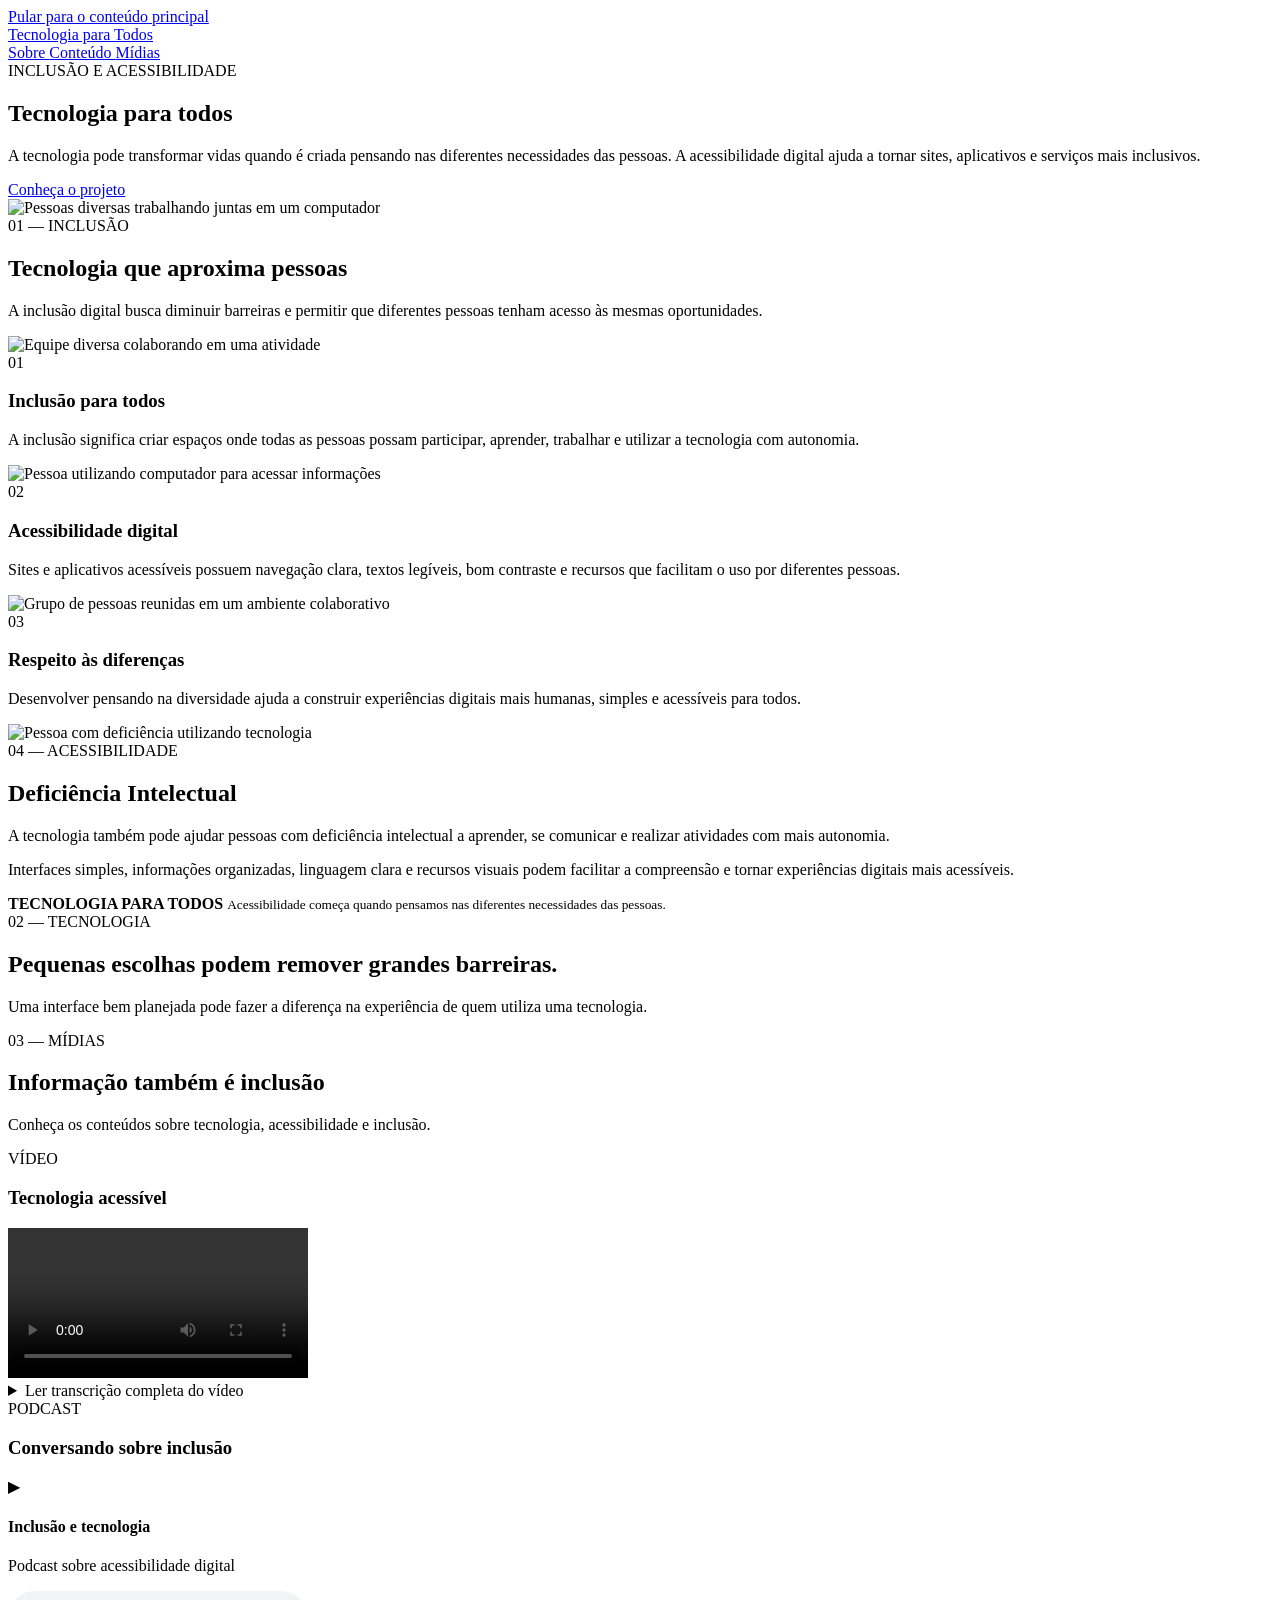
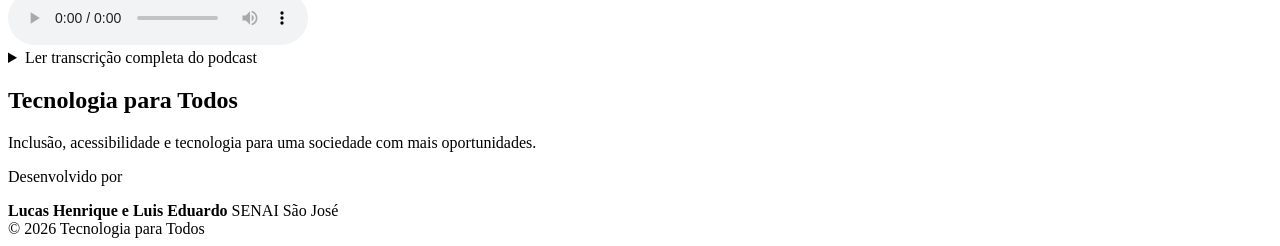
==== index/index.html @ 35e47c47 "nao sei mais de nada" ====
<!DOCTYPE html>

<html lang="pt-BR">

<head>

    <meta charset="UTF-8">

    <meta name="viewport" content="width=device-width, initial-scale=1.0">

    <meta name="description" content="Tecnologia para todos: inclusão e acessibilidade digital.">

    <title>Tecnologia para Todos</title>

    <link rel="stylesheet" href="style.css">

</head>

<body>


<a href="#conteudo" class="skip">
    Pular para o conteúdo principal
</a>


<header class="header" id="inicio">

    <nav class="nav" aria-label="Menu principal">

        <a href="#inicio" class="logo">
            Tecnologia para Todos
        </a>

        <div class="menu">

            <a href="#sobre">
                Sobre
            </a>

            <a href="#conteudo">
                Conteúdo
            </a>

            <a href="#midias">
                Mídias
            </a>

        </div>

    </nav>

</header>


<main id="conteudo">


    <section class="hero" id="sobre">

        <div class="heroTexto">

            <span class="tag">
                INCLUSÃO E ACESSIBILIDADE
            </span>

            <h1>
                Tecnologia para <strong>todos</strong>
            </h1>

            <p>
                A tecnologia pode transformar vidas quando é criada
                pensando nas diferentes necessidades das pessoas.
                A acessibilidade digital ajuda a tornar sites,
                aplicativos e serviços mais inclusivos.
            </p>

            <a href="#conteudo" class="botao">
                Conheça o projeto
            </a>

        </div>


        <div class="heroImagem">

            <img
                src="https://images.unsplash.com/photo-1556761175-b413da4baf72?auto=format&fit=crop&w=900&q=80"
                alt="Pessoas diversas trabalhando juntas em um computador">

        </div>

    </section>


    <section class="secao">

        <div class="titulo">

            <span>
                01 — INCLUSÃO
            </span>

            <h2>
                Tecnologia que aproxima pessoas
            </h2>

            <p>
                A inclusão digital busca diminuir barreiras e permitir
                que diferentes pessoas tenham acesso às mesmas oportunidades.
            </p>

        </div>


        <div class="blocos">


            <article class="bloco">

                <div class="imagem">

                    <img
                        src="https://images.unsplash.com/photo-1531482615713-2afd69097998?auto=format&fit=crop&w=900&q=80"
                        alt="Equipe diversa colaborando em uma atividade">

                </div>


                <div class="texto">

                    <span>
                        01
                    </span>

                    <h3>
                        Inclusão para todos
                    </h3>

                    <p>
                        A inclusão significa criar espaços onde todas
                        as pessoas possam participar, aprender, trabalhar
                        e utilizar a tecnologia com autonomia.
                    </p>

                </div>

            </article>


            <article class="bloco blocoInvertido">

                <div class="imagem">

                    <img
                        src="./assets/OIP.webp"
                        alt="Pessoa utilizando computador para acessar informações">

                </div>


                <div class="texto">

                    <span>
                        02
                    </span>

                    <h3>
                        Acessibilidade digital
                    </h3>

                    <p>
                        Sites e aplicativos acessíveis possuem navegação
                        clara, textos legíveis, bom contraste e recursos
                        que facilitam o uso por diferentes pessoas.
                    </p>

                </div>

            </article>


            <article class="bloco">

                <div class="imagem">

                    <img
                        src="./assets/baixados (2).webp"
                        alt="Grupo de pessoas reunidas em um ambiente colaborativo">

                </div>


                <div class="texto">

                    <span>
                        03
                    </span>

                    <h3>
                        Respeito às diferenças
                    </h3>

                    <p>
                        Desenvolver pensando na diversidade ajuda a
                        construir experiências digitais mais humanas,
                        simples e acessíveis para todos.
                    </p>

                </div>

            </article>


        </div>

    </section>


    <!-- DEFICIÊNCIA INTELECTUAL -->

    <section class="deficiencia">

        <div class="deficienciaImagem">

            <img
                src="assets/pcd.webp"
                alt="Pessoa com deficiência utilizando tecnologia">

        </div>


        <div class="deficienciaTexto">

            <span>
                04 — ACESSIBILIDADE
            </span>

            <h2>
                Deficiência Intelectual
            </h2>

            <p>
                A tecnologia também pode ajudar pessoas com deficiência
                intelectual a aprender, se comunicar e realizar atividades
                com mais autonomia.
            </p>

            <p>
                Interfaces simples, informações organizadas, linguagem clara
                e recursos visuais podem facilitar a compreensão e tornar
                experiências digitais mais acessíveis.
            </p>


            <div class="deficienciaInfo">

                <strong>
                    TECNOLOGIA PARA TODOS
                </strong>

                <small>
                    Acessibilidade começa quando pensamos nas diferentes
                    necessidades das pessoas.
                </small>

            </div>

        </div>

    </section>


    <section class="destaque">

        <div>

            <span>
                02 — TECNOLOGIA
            </span>

            <h2>
                Pequenas escolhas podem remover grandes barreiras.
            </h2>

            <p>
                Uma interface bem planejada pode fazer a diferença
                na experiência de quem utiliza uma tecnologia.
            </p>

        </div>

    </section>


    <section class="midias" id="midias">

        <div class="titulo">

            <span>
                03 — MÍDIAS
            </span>

            <h2>
                Informação também é inclusão
            </h2>

            <p>
                Conheça os conteúdos sobre tecnologia,
                acessibilidade e inclusão.
            </p>

        </div>


        <!-- VÍDEO -->

        <article class="media">

            <div class="mediaTopo">

                <span>
                    VÍDEO
                </span>

                <h3>
                    Tecnologia acessível
                </h3>

            </div>


            <div class="video">

                <video
                    controls
                    preload="metadata"
                    playsinline>

                    <source
                        src="assets/video.mp4"
                        type="video/mp4">

                    Seu navegador não suporta a reprodução de vídeo.

                </video>

            </div>


            <details>

                <summary>
                    Ler transcrição completa do vídeo
                </summary>


                <div class="transcricao">

                    <p>

                        <strong>
                            Narração:
                        </strong>

                        A acessibilidade digital permite que pessoas
                        com diferentes necessidades utilizem sites,
                        aplicativos e serviços digitais.

                    </p>


                    <p>

                        <strong>
                            Narração:
                        </strong>

                        Recursos como textos alternativos, contraste
                        adequado, navegação pelo teclado e linguagem
                        clara ajudam a diminuir barreiras.

                    </p>


                    <p>

                        <strong>
                            Descrição visual:
                        </strong>

                        Pessoas utilizam diferentes dispositivos para
                        acessar conteúdos digitais. A navegação apresenta
                        elementos claros e organizados.

                    </p>


                    <p>

                        <strong>
                            Narração:
                        </strong>

                        Criar tecnologia para todos significa pensar
                        na diversidade desde o início do desenvolvimento.

                    </p>

                </div>

            </details>

        </article>


        <!-- PODCAST -->

        <article class="media">

            <div class="mediaTopo">

                <span>
                    PODCAST
                </span>

                <h3>
                    Conversando sobre inclusão
                </h3>

            </div>


            <div class="podcast">

                <div
                    class="podcastIcon"
                    aria-hidden="true">

                    ▶

                </div>


                <div>

                    <h4>
                        Inclusão e tecnologia
                    </h4>

                    <p>
                        Podcast sobre acessibilidade digital
                    </p>


                    <audio
                        controls
                        preload="metadata">

                        <source
                            src="assets/aura.mp3"
                            type="audio/mpeg">

                        Seu navegador não suporta áudio.

                    </audio>

                </div>

            </div>


            <details>

                <summary>
                    Ler transcrição completa do podcast
                </summary>


                <div class="transcricao">

                    <p>

                        <strong>
                            Apresentador:
                        </strong>

                        Hoje vamos conversar sobre como a tecnologia
                        pode ajudar a construir uma sociedade mais inclusiva.

                    </p>


                    <p>

                        <strong>
                            Convidado:
                        </strong>

                        A acessibilidade digital é importante porque
                        permite que mais pessoas tenham acesso à informação
                        e aos serviços disponíveis na internet.

                    </p>


                    <p>

                        <strong>
                            Apresentador:
                        </strong>

                        E pequenas mudanças no desenvolvimento de um site
                        podem fazer diferença?

                    </p>


                    <p>

                        <strong>
                            Convidado:
                        </strong>

                        Sim. Uma estrutura organizada, textos claros,
                        contraste adequado e alternativas para conteúdos
                        visuais são exemplos de recursos que podem reduzir
                        barreiras.

                    </p>


                    <p>

                        <strong>
                            Apresentador:
                        </strong>

                        Por isso, pensar em acessibilidade desde o começo
                        é uma forma de criar tecnologia para mais pessoas.

                    </p>

                </div>

            </details>

        </article>


    </section>


</main>


<footer class="footer">

    <div class="footerConteudo">

        <div>

            <h2>
                Tecnologia para Todos
            </h2>

            <p>
                Inclusão, acessibilidade e tecnologia para uma sociedade
                com mais oportunidades.
            </p>

        </div>


        <div class="footerInfo">

            <p>
                Desenvolvido por
            </p>

            <strong>
                Lucas Henrique e Luis Eduardo
            </strong>

            <span>
                SENAI São José
            </span>

        </div>

    </div>


    <div class="copyright">

        © 2026 Tecnologia para Todos

    </div>

</footer>


</body>

</html>
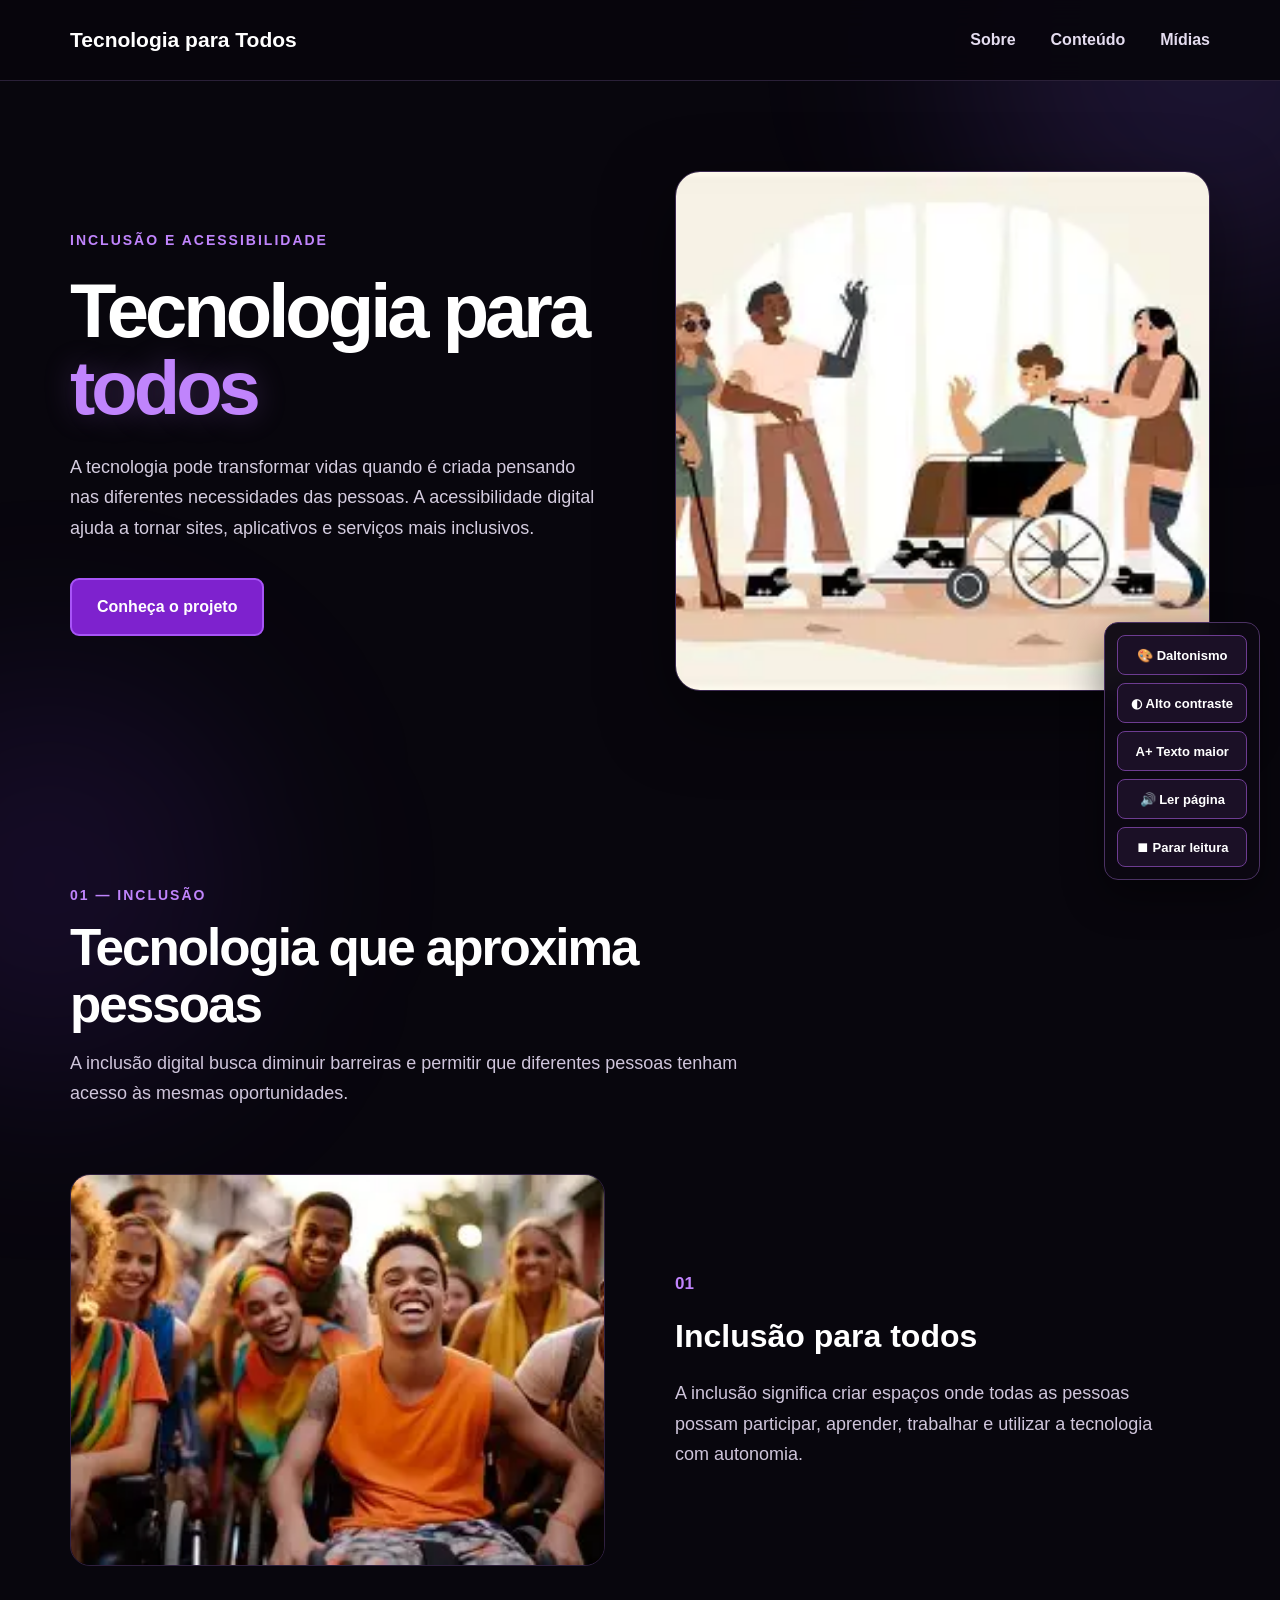
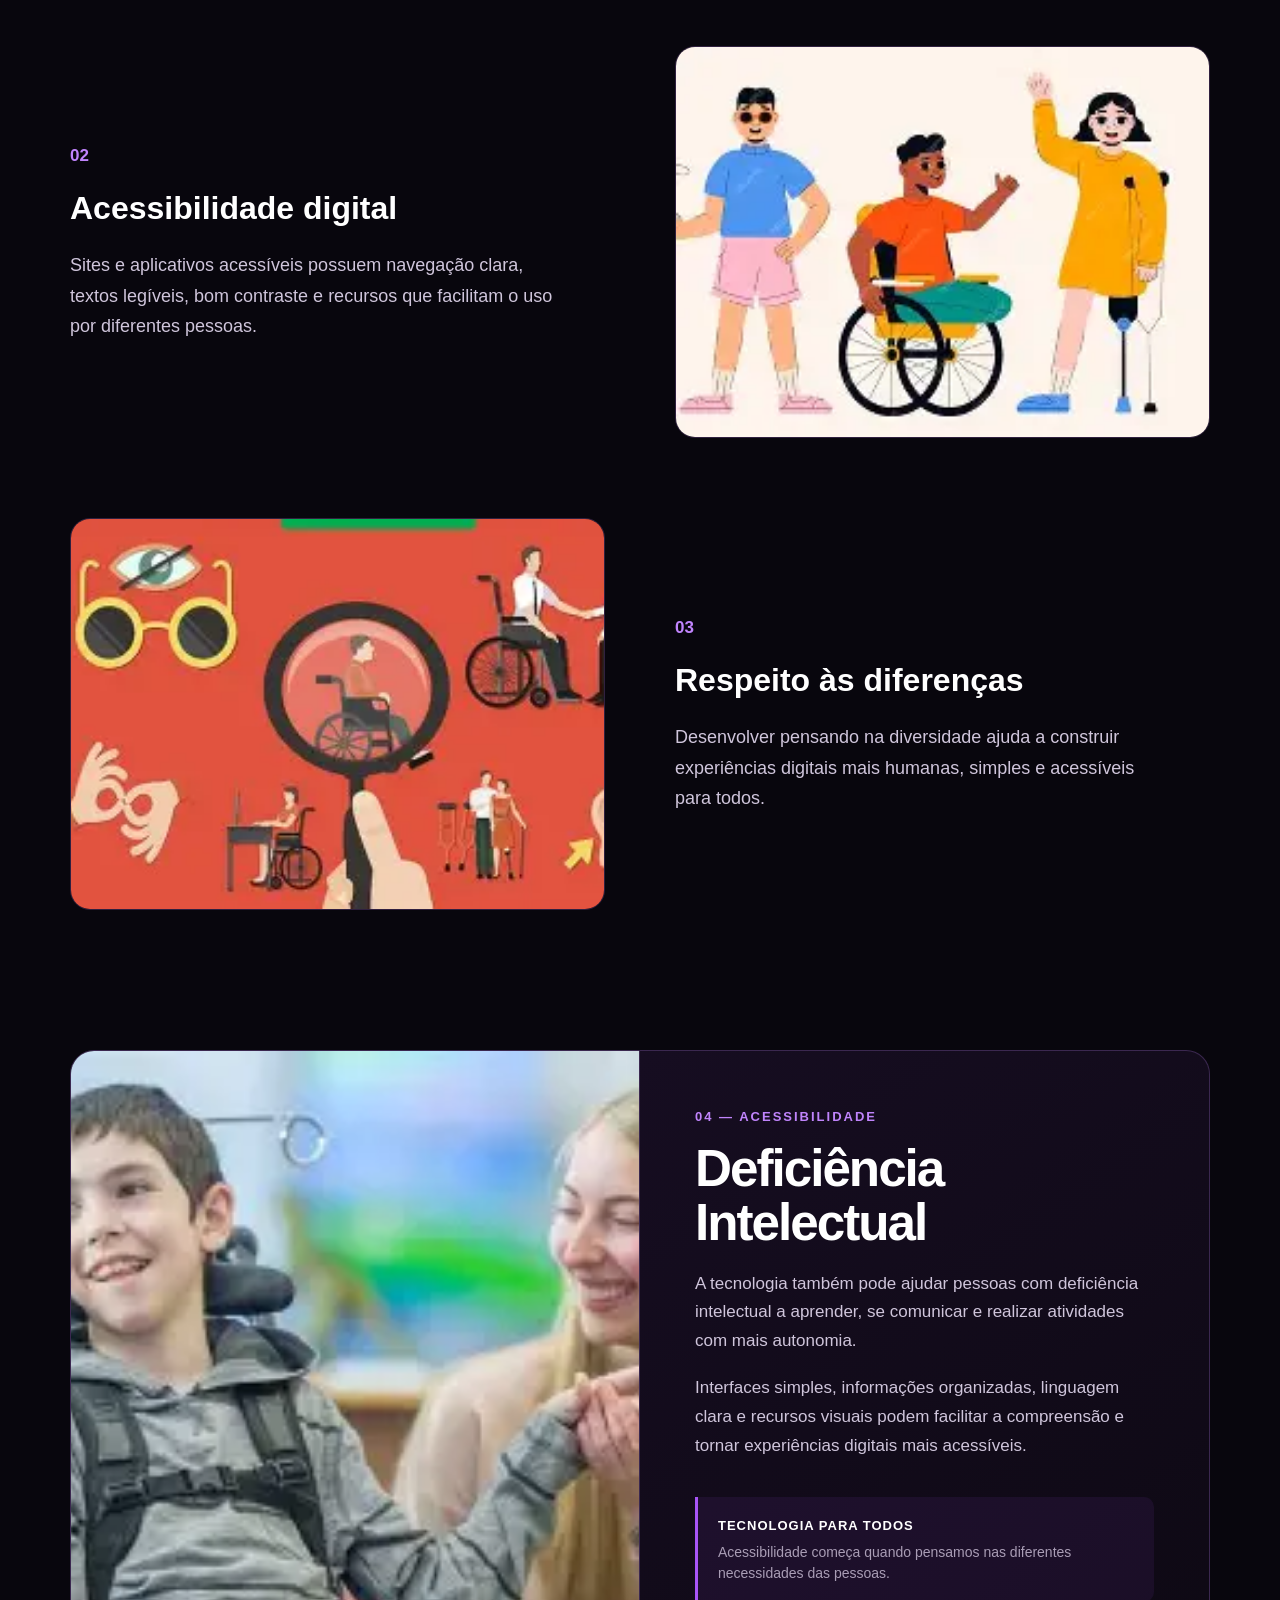
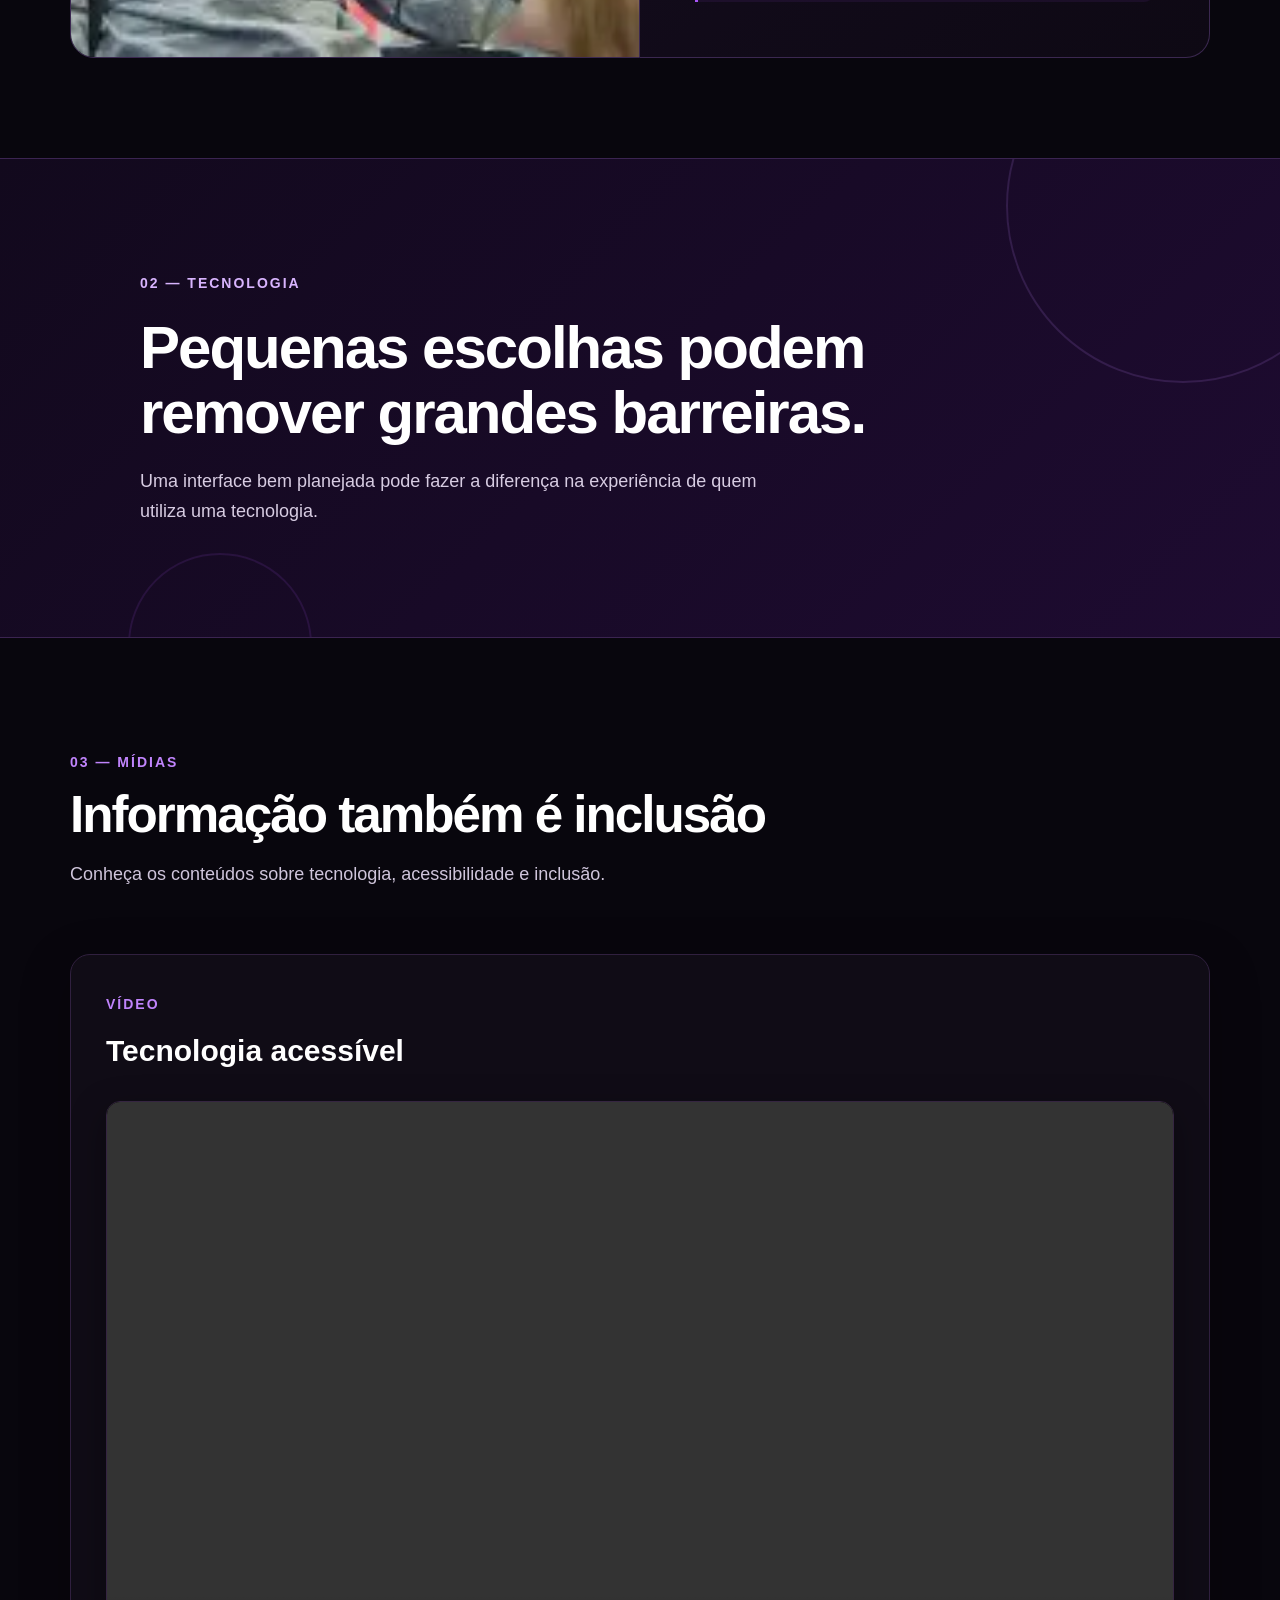
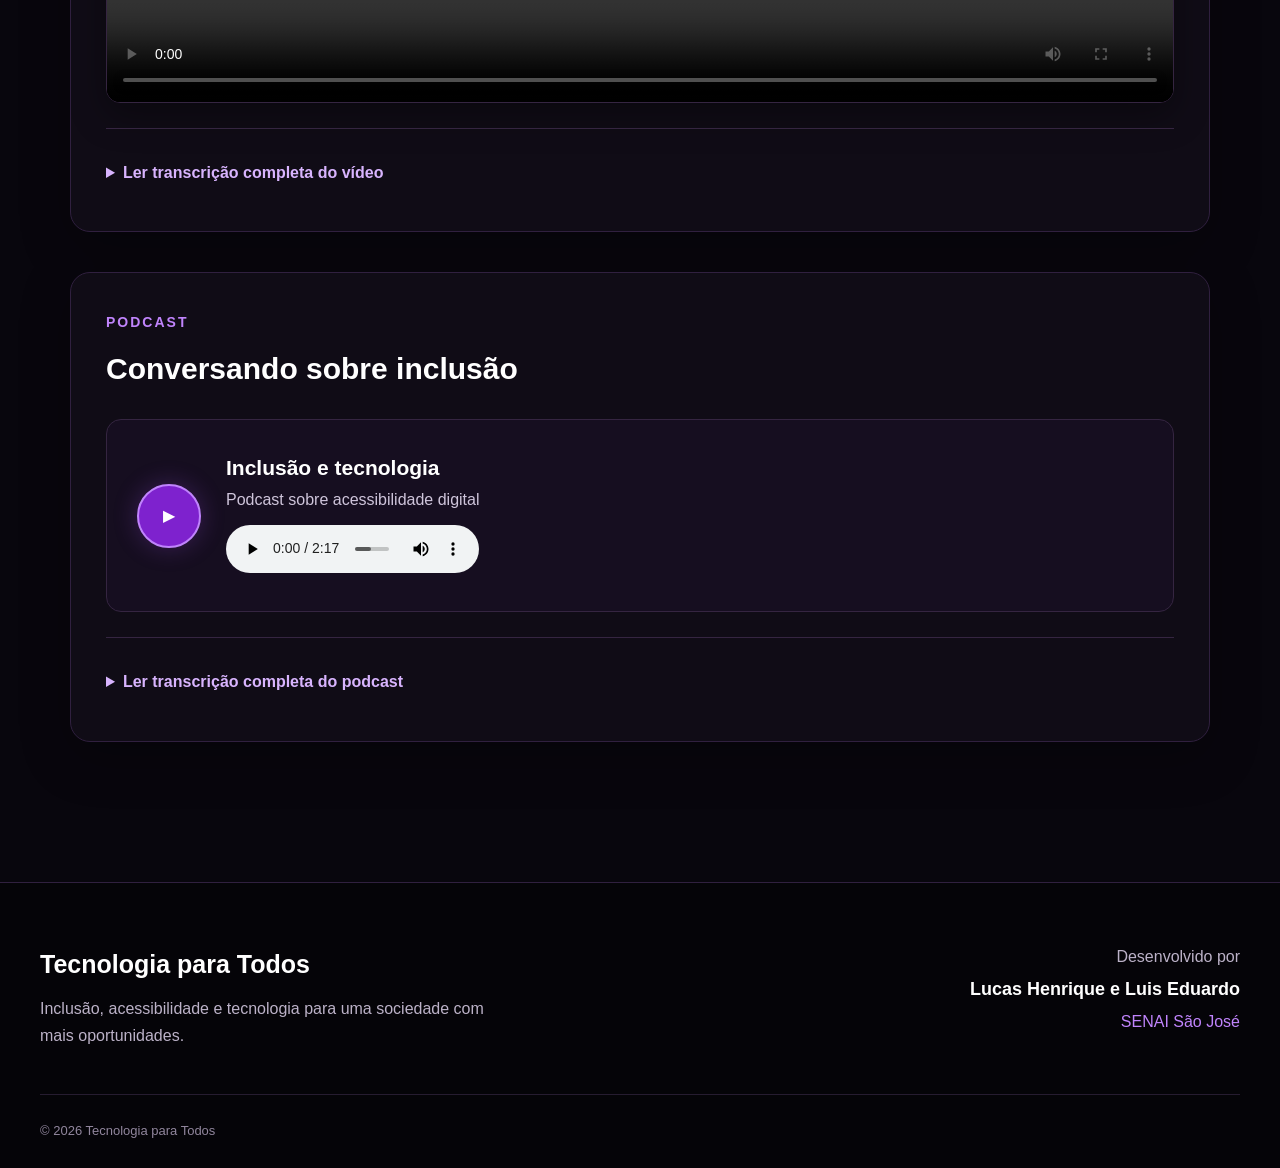
==== commit 39f0e94f: "fds" ====
--- a/index/index.html
+++ b/index/index.html
@@ -1,604 +1,555 @@
 <!DOCTYPE html>
-
 <html lang="pt-BR">
-
 <head>
-
     <meta charset="UTF-8">
-
     <meta name="viewport" content="width=device-width, initial-scale=1.0">
-
     <meta name="description" content="Tecnologia para todos: inclusão e acessibilidade digital.">
 
     <title>Tecnologia para Todos</title>
 
     <link rel="stylesheet" href="style.css">
-
 </head>
-
 <body>
 
-
-<a href="#conteudo" class="skip">
-    Pular para o conteúdo principal
-</a>
-
-
-<header class="header" id="inicio">
-
-    <nav class="nav" aria-label="Menu principal">
-
-        <a href="#inicio" class="logo">
-            Tecnologia para Todos
-        </a>
-
-        <div class="menu">
-
-            <a href="#sobre">
-                Sobre
+    <div class="acessibilidade" aria-label="Ferramentas de acessibilidade">
+
+        <button type="button" id="daltonismoBtn">
+            🎨 Daltonismo
+        </button>
+
+        <button type="button" id="contrasteBtn">
+            ◐ Alto contraste
+        </button>
+
+        <button type="button" id="fonteBtn">
+            A+ Texto maior
+        </button>
+
+        <button type="button" id="leitorBtn">
+            🔊 Ler página
+        </button>
+
+        <button type="button" id="pararLeitorBtn">
+            ⏹ Parar leitura
+        </button>
+
+    </div>
+
+    <a href="#conteudo" class="skip">
+        Pular para o conteúdo principal
+    </a>
+
+    <header class="header" id="inicio">
+
+        <nav class="nav" aria-label="Menu principal">
+
+            <a href="#inicio" class="logo">
+                Tecnologia para Todos
             </a>
 
-            <a href="#conteudo">
-                Conteúdo
-            </a>
-
-            <a href="#midias">
-                Mídias
-            </a>
+            <div class="menu">
+
+                <a href="#sobre">
+                    Sobre
+                </a>
+
+                <a href="#conteudo">
+                    Conteúdo
+                </a>
+
+                <a href="#midias">
+                    Mídias
+                </a>
+
+            </div>
+
+        </nav>
+
+    </header>
+
+    <main id="conteudo">
+
+        <section class="hero" id="sobre">
+
+            <div class="heroTexto">
+
+                <span class="tag">
+                    INCLUSÃO E ACESSIBILIDADE
+                </span>
+
+                <h1>
+                    Tecnologia para <strong>todos</strong>
+                </h1>
+
+                <p>
+                    A tecnologia pode transformar vidas quando é criada
+                    pensando nas diferentes necessidades das pessoas.
+                    A acessibilidade digital ajuda a tornar sites,
+                    aplicativos e serviços mais inclusivos.
+                </p>
+
+                <a href="#conteudo" class="botao">
+                    Conheça o projeto
+                </a>
+
+            </div>
+
+            <div class="heroImagem">
+
+                <img
+                    src="./assets/cadeiraxx.webp"
+                    alt="Pessoas diversas trabalhando juntas em um computador">
+
+            </div>
+
+        </section>
+
+        <section class="secao">
+
+            <div class="titulo">
+
+                <span>
+                    01 — INCLUSÃO
+                </span>
+
+                <h2>
+                    Tecnologia que aproxima pessoas
+                </h2>
+
+                <p>
+                    A inclusão digital busca diminuir barreiras e permitir
+                    que diferentes pessoas tenham acesso às mesmas oportunidades.
+                </p>
+
+            </div>
+
+            <div class="blocos">
+
+                <article class="bloco">
+
+                    <div class="imagem">
+
+                        <img
+                            src="assets/cadeira.webp"
+                            alt="Equipe diversa colaborando em uma atividade">
+
+                    </div>
+
+                    <div class="texto">
+
+                        <span>
+                            01
+                        </span>
+
+                        <h3>
+                            Inclusão para todos
+                        </h3>
+
+                        <p>
+                            A inclusão significa criar espaços onde todas
+                            as pessoas possam participar, aprender, trabalhar
+                            e utilizar a tecnologia com autonomia.
+                        </p>
+
+                    </div>
+
+                </article>
+
+                <article class="bloco blocoInvertido">
+
+                    <div class="imagem">
+
+                        <img
+                            src="./assets/OIP.webp"
+                            alt="Pessoa utilizando computador para acessar informações">
+
+                    </div>
+
+                    <div class="texto">
+
+                        <span>
+                            02
+                        </span>
+
+                        <h3>
+                            Acessibilidade digital
+                        </h3>
+
+                        <p>
+                            Sites e aplicativos acessíveis possuem navegação
+                            clara, textos legíveis, bom contraste e recursos
+                            que facilitam o uso por diferentes pessoas.
+                        </p>
+
+                    </div>
+
+                </article>
+
+                <article class="bloco">
+
+                    <div class="imagem">
+
+                        <img
+                            src="./assets/baixados (2).webp"
+                            alt="Grupo de pessoas reunidas em um ambiente colaborativo">
+
+                    </div>
+
+                    <div class="texto">
+
+                        <span>
+                            03
+                        </span>
+
+                        <h3>
+                            Respeito às diferenças
+                        </h3>
+
+                        <p>
+                            Desenvolver pensando na diversidade ajuda a
+                            construir experiências digitais mais humanas,
+                            simples e acessíveis para todos.
+                        </p>
+
+                    </div>
+
+                </article>
+
+            </div>
+
+        </section>
+
+        <section class="deficiencia">
+
+            <div class="deficienciaImagem">
+
+                <img
+                    src="assets/pcd.webp"
+                    alt="Pessoa com deficiência utilizando tecnologia">
+
+            </div>
+
+            <div class="deficienciaTexto">
+
+                <span>
+                    04 — ACESSIBILIDADE
+                </span>
+
+                <h2>
+                    Deficiência Intelectual
+                </h2>
+
+                <p>
+                    A tecnologia também pode ajudar pessoas com deficiência
+                    intelectual a aprender, se comunicar e realizar atividades
+                    com mais autonomia.
+                </p>
+
+                <p>
+                    Interfaces simples, informações organizadas, linguagem clara
+                    e recursos visuais podem facilitar a compreensão e tornar
+                    experiências digitais mais acessíveis.
+                </p>
+
+                <div class="deficienciaInfo">
+
+                    <strong>
+                        TECNOLOGIA PARA TODOS
+                    </strong>
+
+                    <small>
+                        Acessibilidade começa quando pensamos nas diferentes
+                        necessidades das pessoas.
+                    </small>
+
+                </div>
+
+            </div>
+
+        </section>
+
+        <section class="destaque">
+
+            <div>
+
+                <span>
+                    02 — TECNOLOGIA
+                </span>
+
+                <h2>
+                    Pequenas escolhas podem remover grandes barreiras.
+                </h2>
+
+                <p>
+                    Uma interface bem planejada pode fazer a diferença
+                    na experiência de quem utiliza uma tecnologia.
+                </p>
+
+            </div>
+
+        </section>
+
+        <section class="midias" id="midias">
+
+            <div class="titulo">
+
+                <span>
+                    03 — MÍDIAS
+                </span>
+
+                <h2>
+                    Informação também é inclusão
+                </h2>
+
+                <p>
+                    Conheça os conteúdos sobre tecnologia,
+                    acessibilidade e inclusão.
+                </p>
+
+            </div>
+
+            <article class="media">
+
+                <div class="mediaTopo">
+
+                    <span>
+                        VÍDEO
+                    </span>
+
+                    <h3>
+                        Tecnologia acessível
+                    </h3>
+
+                </div>
+
+                <div class="video">
+
+                    <video
+                        controls
+                        preload="metadata"
+                        playsinline>
+
+                        <source
+                            src="assets/video.mp4"
+                            type="video/mp4">
+
+                        Seu navegador não suporta a reprodução de vídeo.
+
+                    </video>
+
+                </div>
+
+                <details>
+
+                    <summary>
+                        Ler transcrição completa do vídeo
+                    </summary>
+
+                    <div class="transcricao">
+
+                        <p>
+                            <strong>
+                                Narração:
+                            </strong>
+
+                            A acessibilidade digital permite que pessoas
+                            com diferentes necessidades utilizem sites,
+                            aplicativos e serviços digitais.
+                        </p>
+
+                        <p>
+                            <strong>
+                                Narração:
+                            </strong>
+
+                            Recursos como textos alternativos, contraste
+                            adequado, navegação pelo teclado e linguagem
+                            clara ajudam a diminuir barreiras.
+                        </p>
+
+                        <p>
+                            <strong>
+                                Descrição visual:
+                            </strong>
+
+                            Pessoas utilizam diferentes dispositivos para
+                            acessar conteúdos digitais. A navegação apresenta
+                            elementos claros e organizados.
+                        </p>
+
+                        <p>
+                            <strong>
+                                Narração:
+                            </strong>
+
+                            Criar tecnologia para todos significa pensar
+                            na diversidade desde o início do desenvolvimento.
+                        </p>
+
+                    </div>
+
+                </details>
+
+            </article>
+
+            <article class="media">
+
+                <div class="mediaTopo">
+
+                    <span>
+                        PODCAST
+                    </span>
+
+                    <h3>
+                        Conversando sobre inclusão
+                    </h3>
+
+                </div>
+
+                <div class="podcast">
+
+                    <div
+                        class="podcastIcon"
+                        aria-hidden="true">
+
+                        ▶
+
+                    </div>
+
+                    <div>
+
+                        <h4>
+                            Inclusão e tecnologia
+                        </h4>
+
+                        <p>
+                            Podcast sobre acessibilidade digital
+                        </p>
+
+                        <audio
+                            controls
+                            preload="metadata">
+
+                            <source
+                                src="assets/aura.mp3"
+                                type="audio/mpeg">
+
+                            Seu navegador não suporta áudio.
+
+                        </audio>
+
+                    </div>
+
+                </div>
+
+                <details>
+
+                    <summary>
+                        Ler transcrição completa do podcast
+                    </summary>
+
+                    <div class="transcricao">
+
+                        <p>
+                            <strong>
+                                Apresentador:
+                            </strong>
+
+                            Hoje vamos conversar sobre como a tecnologia
+                            pode ajudar a construir uma sociedade mais inclusiva.
+                        </p>
+
+                        <p>
+                            <strong>
+                                Convidado:
+                            </strong>
+
+                            A acessibilidade digital é importante porque
+                            permite que mais pessoas tenham acesso à informação
+                            e aos serviços disponíveis na internet.
+                        </p>
+
+                        <p>
+                            <strong>
+                                Apresentador:
+                            </strong>
+
+                            E pequenas mudanças no desenvolvimento de um site
+                            podem fazer diferença?
+                        </p>
+
+                        <p>
+                            <strong>
+                                Convidado:
+                            </strong>
+
+                            Sim. Uma estrutura organizada, textos claros,
+                            contraste adequado e alternativas para conteúdos
+                            visuais são exemplos de recursos que podem reduzir
+                            barreiras.
+                        </p>
+
+                        <p>
+                            <strong>
+                                Apresentador:
+                            </strong>
+
+                            Por isso, pensar em acessibilidade desde o começo
+                            é uma forma de criar tecnologia para mais pessoas.
+                        </p>
+
+                    </div>
+
+                </details>
+
+            </article>
+
+        </section>
+
+    </main>
+
+    <footer class="footer">
+
+        <div class="footerConteudo">
+
+            <div>
+
+                <h2>
+                    Tecnologia para Todos
+                </h2>
+
+                <p>
+                    Inclusão, acessibilidade e tecnologia para uma sociedade
+                    com mais oportunidades.
+                </p>
+
+            </div>
+
+            <div class="footerInfo">
+
+                <p>
+                    Desenvolvido por
+                </p>
+
+                <strong>
+                    Lucas Henrique e Luis Eduardo
+                </strong>
+
+                <span>
+                    SENAI São José
+                </span>
+
+            </div>
 
         </div>
 
-    </nav>
-
-</header>
-
-
-<main id="conteudo">
-
-
-    <section class="hero" id="sobre">
-
-        <div class="heroTexto">
-
-            <span class="tag">
-                INCLUSÃO E ACESSIBILIDADE
-            </span>
-
-            <h1>
-                Tecnologia para <strong>todos</strong>
-            </h1>
-
-            <p>
-                A tecnologia pode transformar vidas quando é criada
-                pensando nas diferentes necessidades das pessoas.
-                A acessibilidade digital ajuda a tornar sites,
-                aplicativos e serviços mais inclusivos.
-            </p>
-
-            <a href="#conteudo" class="botao">
-                Conheça o projeto
-            </a>
-
+        <div class="copyright">
+            © 2026 Tecnologia para Todos
         </div>
 
-
-        <div class="heroImagem">
-
-            <img
-                src="https://images.unsplash.com/photo-1556761175-b413da4baf72?auto=format&fit=crop&w=900&q=80"
-                alt="Pessoas diversas trabalhando juntas em um computador">
-
-        </div>
-
-    </section>
-
-
-    <section class="secao">
-
-        <div class="titulo">
-
-            <span>
-                01 — INCLUSÃO
-            </span>
-
-            <h2>
-                Tecnologia que aproxima pessoas
-            </h2>
-
-            <p>
-                A inclusão digital busca diminuir barreiras e permitir
-                que diferentes pessoas tenham acesso às mesmas oportunidades.
-            </p>
-
-        </div>
-
-
-        <div class="blocos">
-
-
-            <article class="bloco">
-
-                <div class="imagem">
-
-                    <img
-                        src="https://images.unsplash.com/photo-1531482615713-2afd69097998?auto=format&fit=crop&w=900&q=80"
-                        alt="Equipe diversa colaborando em uma atividade">
-
-                </div>
-
-
-                <div class="texto">
-
-                    <span>
-                        01
-                    </span>
-
-                    <h3>
-                        Inclusão para todos
-                    </h3>
-
-                    <p>
-                        A inclusão significa criar espaços onde todas
-                        as pessoas possam participar, aprender, trabalhar
-                        e utilizar a tecnologia com autonomia.
-                    </p>
-
-                </div>
-
-            </article>
-
-
-            <article class="bloco blocoInvertido">
-
-                <div class="imagem">
-
-                    <img
-                        src="./assets/OIP.webp"
-                        alt="Pessoa utilizando computador para acessar informações">
-
-                </div>
-
-
-                <div class="texto">
-
-                    <span>
-                        02
-                    </span>
-
-                    <h3>
-                        Acessibilidade digital
-                    </h3>
-
-                    <p>
-                        Sites e aplicativos acessíveis possuem navegação
-                        clara, textos legíveis, bom contraste e recursos
-                        que facilitam o uso por diferentes pessoas.
-                    </p>
-
-                </div>
-
-            </article>
-
-
-            <article class="bloco">
-
-                <div class="imagem">
-
-                    <img
-                        src="./assets/baixados (2).webp"
-                        alt="Grupo de pessoas reunidas em um ambiente colaborativo">
-
-                </div>
-
-
-                <div class="texto">
-
-                    <span>
-                        03
-                    </span>
-
-                    <h3>
-                        Respeito às diferenças
-                    </h3>
-
-                    <p>
-                        Desenvolver pensando na diversidade ajuda a
-                        construir experiências digitais mais humanas,
-                        simples e acessíveis para todos.
-                    </p>
-
-                </div>
-
-            </article>
-
-
-        </div>
-
-    </section>
-
-
-    <!-- DEFICIÊNCIA INTELECTUAL -->
-
-    <section class="deficiencia">
-
-        <div class="deficienciaImagem">
-
-            <img
-                src="assets/pcd.webp"
-                alt="Pessoa com deficiência utilizando tecnologia">
-
-        </div>
-
-
-        <div class="deficienciaTexto">
-
-            <span>
-                04 — ACESSIBILIDADE
-            </span>
-
-            <h2>
-                Deficiência Intelectual
-            </h2>
-
-            <p>
-                A tecnologia também pode ajudar pessoas com deficiência
-                intelectual a aprender, se comunicar e realizar atividades
-                com mais autonomia.
-            </p>
-
-            <p>
-                Interfaces simples, informações organizadas, linguagem clara
-                e recursos visuais podem facilitar a compreensão e tornar
-                experiências digitais mais acessíveis.
-            </p>
-
-
-            <div class="deficienciaInfo">
-
-                <strong>
-                    TECNOLOGIA PARA TODOS
-                </strong>
-
-                <small>
-                    Acessibilidade começa quando pensamos nas diferentes
-                    necessidades das pessoas.
-                </small>
-
-            </div>
-
-        </div>
-
-    </section>
-
-
-    <section class="destaque">
-
-        <div>
-
-            <span>
-                02 — TECNOLOGIA
-            </span>
-
-            <h2>
-                Pequenas escolhas podem remover grandes barreiras.
-            </h2>
-
-            <p>
-                Uma interface bem planejada pode fazer a diferença
-                na experiência de quem utiliza uma tecnologia.
-            </p>
-
-        </div>
-
-    </section>
-
-
-    <section class="midias" id="midias">
-
-        <div class="titulo">
-
-            <span>
-                03 — MÍDIAS
-            </span>
-
-            <h2>
-                Informação também é inclusão
-            </h2>
-
-            <p>
-                Conheça os conteúdos sobre tecnologia,
-                acessibilidade e inclusão.
-            </p>
-
-        </div>
-
-
-        <!-- VÍDEO -->
-
-        <article class="media">
-
-            <div class="mediaTopo">
-
-                <span>
-                    VÍDEO
-                </span>
-
-                <h3>
-                    Tecnologia acessível
-                </h3>
-
-            </div>
-
-
-            <div class="video">
-
-                <video
-                    controls
-                    preload="metadata"
-                    playsinline>
-
-                    <source
-                        src="assets/video.mp4"
-                        type="video/mp4">
-
-                    Seu navegador não suporta a reprodução de vídeo.
-
-                </video>
-
-            </div>
-
-
-            <details>
-
-                <summary>
-                    Ler transcrição completa do vídeo
-                </summary>
-
-
-                <div class="transcricao">
-
-                    <p>
-
-                        <strong>
-                            Narração:
-                        </strong>
-
-                        A acessibilidade digital permite que pessoas
-                        com diferentes necessidades utilizem sites,
-                        aplicativos e serviços digitais.
-
-                    </p>
-
-
-                    <p>
-
-                        <strong>
-                            Narração:
-                        </strong>
-
-                        Recursos como textos alternativos, contraste
-                        adequado, navegação pelo teclado e linguagem
-                        clara ajudam a diminuir barreiras.
-
-                    </p>
-
-
-                    <p>
-
-                        <strong>
-                            Descrição visual:
-                        </strong>
-
-                        Pessoas utilizam diferentes dispositivos para
-                        acessar conteúdos digitais. A navegação apresenta
-                        elementos claros e organizados.
-
-                    </p>
-
-
-                    <p>
-
-                        <strong>
-                            Narração:
-                        </strong>
-
-                        Criar tecnologia para todos significa pensar
-                        na diversidade desde o início do desenvolvimento.
-
-                    </p>
-
-                </div>
-
-            </details>
-
-        </article>
-
-
-        <!-- PODCAST -->
-
-        <article class="media">
-
-            <div class="mediaTopo">
-
-                <span>
-                    PODCAST
-                </span>
-
-                <h3>
-                    Conversando sobre inclusão
-                </h3>
-
-            </div>
-
-
-            <div class="podcast">
-
-                <div
-                    class="podcastIcon"
-                    aria-hidden="true">
-
-                    ▶
-
-                </div>
-
-
-                <div>
-
-                    <h4>
-                        Inclusão e tecnologia
-                    </h4>
-
-                    <p>
-                        Podcast sobre acessibilidade digital
-                    </p>
-
-
-                    <audio
-                        controls
-                        preload="metadata">
-
-                        <source
-                            src="assets/aura.mp3"
-                            type="audio/mpeg">
-
-                        Seu navegador não suporta áudio.
-
-                    </audio>
-
-                </div>
-
-            </div>
-
-
-            <details>
-
-                <summary>
-                    Ler transcrição completa do podcast
-                </summary>
-
-
-                <div class="transcricao">
-
-                    <p>
-
-                        <strong>
-                            Apresentador:
-                        </strong>
-
-                        Hoje vamos conversar sobre como a tecnologia
-                        pode ajudar a construir uma sociedade mais inclusiva.
-
-                    </p>
-
-
-                    <p>
-
-                        <strong>
-                            Convidado:
-                        </strong>
-
-                        A acessibilidade digital é importante porque
-                        permite que mais pessoas tenham acesso à informação
-                        e aos serviços disponíveis na internet.
-
-                    </p>
-
-
-                    <p>
-
-                        <strong>
-                            Apresentador:
-                        </strong>
-
-                        E pequenas mudanças no desenvolvimento de um site
-                        podem fazer diferença?
-
-                    </p>
-
-
-                    <p>
-
-                        <strong>
-                            Convidado:
-                        </strong>
-
-                        Sim. Uma estrutura organizada, textos claros,
-                        contraste adequado e alternativas para conteúdos
-                        visuais são exemplos de recursos que podem reduzir
-                        barreiras.
-
-                    </p>
-
-
-                    <p>
-
-                        <strong>
-                            Apresentador:
-                        </strong>
-
-                        Por isso, pensar em acessibilidade desde o começo
-                        é uma forma de criar tecnologia para mais pessoas.
-
-                    </p>
-
-                </div>
-
-            </details>
-
-        </article>
-
-
-    </section>
-
-
-</main>
-
-
-<footer class="footer">
-
-    <div class="footerConteudo">
-
-        <div>
-
-            <h2>
-                Tecnologia para Todos
-            </h2>
-
-            <p>
-                Inclusão, acessibilidade e tecnologia para uma sociedade
-                com mais oportunidades.
-            </p>
-
-        </div>
-
-
-        <div class="footerInfo">
-
-            <p>
-                Desenvolvido por
-            </p>
-
-            <strong>
-                Lucas Henrique e Luis Eduardo
-            </strong>
-
-            <span>
-                SENAI São José
-            </span>
-
-        </div>
-
-    </div>
-
-
-    <div class="copyright">
-
-        © 2026 Tecnologia para Todos
-
-    </div>
-
-</footer>
-
+    </footer>
+
+    <script src="script.js"></script>
 
 </body>
 
--- a/index/style.css
+++ b/index/style.css
@@ -0,0 +1,1086 @@
+* {
+    margin: 0;
+    padding: 0;
+    box-sizing: border-box;
+}
+
+html {
+    scroll-behavior: smooth;
+}
+
+body {
+    font-family: Arial, Helvetica, sans-serif;
+    background: #08060d;
+    color: #f7f3ff;
+    line-height: 1.7;
+    overflow-x: hidden;
+    transition: background 0.3s ease, color 0.3s ease;
+}
+
+body::before {
+    content: "";
+    position: fixed;
+    width: 500px;
+    height: 500px;
+    top: -200px;
+    right: -180px;
+    background: rgba(139, 92, 246, 0.15);
+    border-radius: 50%;
+    filter: blur(100px);
+    pointer-events: none;
+    z-index: -1;
+}
+
+body::after {
+    content: "";
+    position: fixed;
+    width: 400px;
+    height: 400px;
+    bottom: -180px;
+    left: -150px;
+    background: rgba(124, 58, 237, 0.12);
+    border-radius: 50%;
+    filter: blur(100px);
+    pointer-events: none;
+    z-index: -1;
+}
+
+a {
+    text-decoration: none;
+    color: inherit;
+}
+
+img {
+    width: 100%;
+    display: block;
+}
+
+a,
+summary,
+audio,
+video,
+button {
+    outline-offset: 5px;
+}
+
+a:focus-visible,
+summary:focus-visible,
+button:focus-visible {
+    outline: 3px solid #c084fc;
+    outline-offset: 6px;
+    border-radius: 5px;
+}
+
+.skip {
+    position: fixed;
+    top: -100px;
+    left: 20px;
+    z-index: 9999;
+    background: #c084fc;
+    color: #100817;
+    padding: 12px 18px;
+    border-radius: 8px;
+    font-weight: 800;
+}
+
+.skip:focus {
+    top: 20px;
+}
+
+.acessibilidade {
+    position: fixed;
+    right: 20px;
+    bottom: 20px;
+    z-index: 2000;
+    display: flex;
+    flex-direction: column;
+    gap: 8px;
+    padding: 12px;
+    background: rgba(12, 8, 18, 0.96);
+    border: 1px solid #4b3263;
+    border-radius: 14px;
+    box-shadow: 0 15px 40px rgba(0, 0, 0, 0.45);
+    backdrop-filter: blur(15px);
+}
+
+.acessibilidade button {
+    min-height: 40px;
+    padding: 8px 13px;
+    border: 1px solid #6d3c91;
+    border-radius: 8px;
+    background: #1b1026;
+    color: #ffffff;
+    font-family: Arial, Helvetica, sans-serif;
+    font-size: 13px;
+    font-weight: 800;
+    cursor: pointer;
+    transition: 0.25s ease;
+}
+
+.acessibilidade button:hover {
+    background: #7e22ce;
+    border-color: #c084fc;
+    transform: translateX(-3px);
+}
+
+.acessibilidade button.ativo {
+    background: #a855f7;
+    border-color: #ffffff;
+    color: #ffffff;
+}
+
+body.daltonismo .hero h1 strong,
+body.daltonismo .tag,
+body.daltonismo .titulo > span,
+body.daltonismo .mediaTopo span,
+body.daltonismo .texto span,
+body.daltonismo .deficienciaTexto > span {
+    color: #E69F00;
+}
+
+body.daltonismo .botao {
+    background: #0072B2;
+    border-color: #56B4E9;
+}
+
+body.daltonismo .botao:hover {
+    background: #005A8D;
+}
+
+body.daltonismo .menu a::after {
+    background: #E69F00;
+}
+
+body.daltonismo .podcastIcon {
+    background: #0072B2;
+    border-color: #E69F00;
+}
+
+body.daltonismo .deficienciaInfo {
+    border-left-color: #E69F00;
+}
+
+body.daltonismo .logo:hover {
+    color: #E69F00;
+}
+
+body.altoContraste {
+    background: #000000;
+    color: #ffffff;
+}
+
+body.altoContraste::before,
+body.altoContraste::after {
+    display: none;
+}
+
+body.altoContraste .header,
+body.altoContraste .media,
+body.altoContraste .podcast,
+body.altoContraste .deficienciaTexto,
+body.altoContraste .destaque,
+body.altoContraste .footer,
+body.altoContraste .imagem,
+body.altoContraste .deficienciaImagem {
+    background: #000000;
+    border-color: #ffffff;
+}
+
+body.altoContraste p,
+body.altoContraste .heroTexto > p,
+body.altoContraste .titulo p,
+body.altoContraste .texto p,
+body.altoContraste .deficienciaTexto p,
+body.altoContraste .destaque p,
+body.altoContraste .podcast p {
+    color: #ffffff;
+}
+
+body.altoContraste h1,
+body.altoContraste h2,
+body.altoContraste h3,
+body.altoContraste h4,
+body.altoContraste strong,
+body.altoContraste .logo,
+body.altoContraste .menu a {
+    color: #ffffff;
+}
+
+body.altoContraste .tag,
+body.altoContraste .titulo > span,
+body.altoContraste .mediaTopo span,
+body.altoContraste .texto span,
+body.altoContraste .deficienciaTexto > span {
+    color: #ffff00;
+}
+
+body.altoContraste .botao {
+    background: #ffffff;
+    color: #000000;
+    border-color: #ffffff;
+}
+
+body.altoContraste .botao:hover {
+    background: #ffff00;
+    color: #000000;
+}
+
+body.altoContraste .acessibilidade {
+    background: #000000;
+    border-color: #ffffff;
+}
+
+body.altoContraste .acessibilidade button {
+    background: #000000;
+    color: #ffffff;
+    border-color: #ffffff;
+}
+
+body.altoContraste .acessibilidade button:hover,
+body.altoContraste .acessibilidade button.ativo {
+    background: #ffffff;
+    color: #000000;
+}
+
+body.altoContraste .deficienciaInfo {
+    background: #000000;
+    border-left-color: #ffff00;
+}
+
+body.altoContraste details {
+    border-color: #ffffff;
+}
+
+body.altoContraste summary {
+    color: #ffff00;
+}
+
+body.altoContraste .copyright {
+    border-color: #ffffff;
+    color: #ffffff;
+}
+
+body.textoMaior {
+    font-size: 19px;
+}
+
+body.textoMaior .heroTexto > p,
+body.textoMaior .titulo p,
+body.textoMaior .texto p,
+body.textoMaior .deficienciaTexto p,
+body.textoMaior .destaque p,
+body.textoMaior .transcricao,
+body.textoMaior .podcast p,
+body.textoMaior .footer p {
+    font-size: 21px;
+}
+
+body.textoMaior .menu a {
+    font-size: 18px;
+}
+
+body.textoMaior .tag,
+body.textoMaior .titulo > span,
+body.textoMaior .mediaTopo span {
+    font-size: 16px;
+}
+
+.header {
+    position: sticky;
+    top: 0;
+    z-index: 1000;
+    background: rgba(8, 6, 13, 0.94);
+    backdrop-filter: blur(15px);
+    border-bottom: 1px solid #2a2038;
+}
+
+.nav {
+    max-width: 1200px;
+    min-height: 80px;
+    margin: auto;
+    padding: 0 30px;
+    display: flex;
+    align-items: center;
+    justify-content: space-between;
+}
+
+.logo {
+    color: #ffffff;
+    font-size: 21px;
+    font-weight: 800;
+    transition: 0.3s ease;
+}
+
+.logo:hover {
+    color: #c084fc;
+}
+
+.menu {
+    display: flex;
+    gap: 35px;
+}
+
+.menu a {
+    position: relative;
+    color: #e4dcef;
+    font-size: 16px;
+    font-weight: 700;
+    transition: 0.3s ease;
+}
+
+.menu a::after {
+    content: "";
+    position: absolute;
+    width: 0;
+    height: 3px;
+    left: 0;
+    bottom: -8px;
+    border-radius: 10px;
+    background: #a855f7;
+    transition: 0.3s ease;
+}
+
+.menu a:hover {
+    color: #d8b4fe;
+}
+
+.menu a:hover::after {
+    width: 100%;
+}
+
+.hero {
+    max-width: 1200px;
+    min-height: 680px;
+    margin: auto;
+    padding: 90px 30px;
+    display: grid;
+    grid-template-columns: 1fr 1fr;
+    align-items: center;
+    gap: 70px;
+}
+
+.heroTexto {
+    animation: entrada 0.9s ease both;
+}
+
+.tag,
+.titulo > span,
+.mediaTopo span {
+    color: #c084fc;
+    font-size: 14px;
+    font-weight: 900;
+    letter-spacing: 2px;
+}
+
+.hero h1 {
+    margin: 18px 0 25px;
+    color: #ffffff;
+    font-size: clamp(48px, 6vw, 76px);
+    line-height: 1.02;
+    letter-spacing: -4px;
+}
+
+.hero h1 strong {
+    color: #c084fc;
+    text-shadow: 0 0 30px rgba(192, 132, 252, 0.25);
+}
+
+.heroTexto > p {
+    max-width: 570px;
+    margin-bottom: 35px;
+    color: #d4ccdf;
+    font-size: 18px;
+}
+
+.botao {
+    display: inline-block;
+    min-height: 50px;
+    padding: 13px 25px;
+    border: 2px solid #a855f7;
+    border-radius: 9px;
+    background: #7e22ce;
+    color: #ffffff;
+    font-weight: 800;
+    transition: 0.3s ease;
+}
+
+.botao:hover {
+    background: #9333ea;
+    transform: translateY(-4px);
+    box-shadow: 0 12px 35px rgba(168, 85, 247, 0.3);
+}
+
+.heroImagem {
+    animation: imagemEntrada 1s ease both;
+}
+
+.heroImagem img {
+    height: 520px;
+    object-fit: cover;
+    border: 1px solid #3b2850;
+    border-radius: 25px;
+    box-shadow: 0 25px 70px rgba(0, 0, 0, 0.5);
+    transition: 0.5s ease;
+}
+
+.heroImagem:hover img {
+    transform: scale(1.025);
+    border-color: #8b5cf6;
+    box-shadow: 0 25px 80px rgba(124, 58, 237, 0.2);
+}
+
+.secao,
+.midias {
+    max-width: 1200px;
+    margin: auto;
+    padding: 100px 30px;
+}
+
+.titulo {
+    max-width: 720px;
+    margin-bottom: 65px;
+}
+
+.titulo h2 {
+    margin: 12px 0 15px;
+    color: #ffffff;
+    font-size: clamp(35px, 4vw, 52px);
+    line-height: 1.1;
+    letter-spacing: -2px;
+}
+
+.titulo p {
+    color: #cfc5db;
+    font-size: 18px;
+}
+
+.blocos {
+    display: flex;
+    flex-direction: column;
+    gap: 80px;
+}
+
+.bloco {
+    display: grid;
+    grid-template-columns: 1fr 1fr;
+    align-items: center;
+    gap: 70px;
+}
+
+.blocoInvertido .imagem {
+    order: 2;
+}
+
+.blocoInvertido .texto {
+    order: 1;
+}
+
+.imagem {
+    overflow: hidden;
+    border: 1px solid #30203f;
+    border-radius: 20px;
+    background: #100c17;
+}
+
+.imagem img {
+    height: 390px;
+    object-fit: cover;
+    transition: 0.6s ease;
+}
+
+.bloco:hover .imagem {
+    border-color: #8b5cf6;
+}
+
+.bloco:hover .imagem img {
+    transform: scale(1.06);
+}
+
+.texto span {
+    color: #c084fc;
+    font-size: 17px;
+    font-weight: 900;
+}
+
+.texto h3 {
+    margin: 10px 0 15px;
+    color: #ffffff;
+    font-size: 32px;
+}
+
+.texto p {
+    max-width: 500px;
+    color: #cfc5db;
+    font-size: 18px;
+}
+
+.deficiencia {
+    max-width: 1200px;
+    margin: 40px auto 100px;
+    padding: 0 30px;
+    display: grid;
+    grid-template-columns: 1fr 1fr;
+    align-items: stretch;
+}
+
+.deficienciaImagem {
+    overflow: hidden;
+    min-height: 500px;
+    border: 1px solid #3b2850;
+    border-radius: 24px 0 0 24px;
+    background: #100c17;
+    transition: 0.4s ease;
+}
+
+.deficienciaImagem img {
+    width: 100%;
+    height: 100%;
+    min-height: 500px;
+    display: block;
+    object-fit: cover;
+    transition: 0.6s ease;
+}
+
+.deficienciaTexto {
+    position: relative;
+    padding: 55px;
+    display: flex;
+    flex-direction: column;
+    justify-content: center;
+    background: linear-gradient(145deg, #160d21, #0e0914);
+    border: 1px solid #3b2850;
+    border-left: 0;
+    border-radius: 0 24px 24px 0;
+    transition: 0.4s ease;
+}
+
+.deficienciaTexto > span {
+    color: #c084fc;
+    font-size: 13px;
+    font-weight: 900;
+    letter-spacing: 2px;
+}
+
+.deficienciaTexto h2 {
+    margin: 14px 0 20px;
+    color: #ffffff;
+    font-size: clamp(35px, 4vw, 52px);
+    line-height: 1.05;
+    letter-spacing: -2px;
+}
+
+.deficienciaTexto p {
+    max-width: 520px;
+    margin-bottom: 18px;
+    color: #cfc5db;
+    font-size: 17px;
+    line-height: 1.7;
+}
+
+.deficienciaInfo {
+    margin-top: 18px;
+    padding: 18px 20px;
+    border-left: 3px solid #a855f7;
+    background: rgba(168, 85, 247, 0.08);
+    border-radius: 0 10px 10px 0;
+}
+
+.deficienciaInfo strong {
+    display: block;
+    margin-bottom: 5px;
+    color: #ffffff;
+    font-size: 13px;
+    letter-spacing: 1px;
+}
+
+.deficienciaInfo small {
+    display: block;
+    color: #a99db5;
+    font-size: 14px;
+    line-height: 1.5;
+}
+
+.deficiencia:hover .deficienciaImagem {
+    border-color: #8b5cf6;
+}
+
+.deficiencia:hover .deficienciaTexto {
+    border-color: #8b5cf6;
+}
+
+.deficiencia:hover .deficienciaImagem img {
+    transform: scale(1.05);
+}
+
+.destaque {
+    position: relative;
+    overflow: hidden;
+    padding: 110px 30px;
+    background: linear-gradient(135deg, #12091d, #1e0b31);
+    border-top: 1px solid #3b2451;
+    border-bottom: 1px solid #3b2451;
+}
+
+.destaque::before {
+    content: "";
+    position: absolute;
+    width: 350px;
+    height: 350px;
+    top: -130px;
+    right: -80px;
+    border: 2px solid rgba(192, 132, 252, 0.15);
+    border-radius: 50%;
+    animation: flutuar 5s ease-in-out infinite;
+}
+
+.destaque::after {
+    content: "";
+    position: absolute;
+    width: 180px;
+    height: 180px;
+    bottom: -100px;
+    left: 10%;
+    border: 2px solid rgba(168, 85, 247, 0.12);
+    border-radius: 50%;
+    animation: flutuar 7s ease-in-out infinite reverse;
+}
+
+.destaque > div {
+    position: relative;
+    z-index: 1;
+    max-width: 1000px;
+    margin: auto;
+}
+
+.destaque span {
+    color: #d8b4fe;
+    font-size: 14px;
+    font-weight: 900;
+    letter-spacing: 2px;
+}
+
+.destaque h2 {
+    max-width: 850px;
+    margin: 20px 0;
+    color: #ffffff;
+    font-size: clamp(35px, 5vw, 60px);
+    line-height: 1.08;
+    letter-spacing: -2px;
+}
+
+.destaque p {
+    max-width: 650px;
+    color: #d7cce2;
+    font-size: 18px;
+}
+
+.midias {
+    padding-top: 110px;
+}
+
+.media {
+    margin-bottom: 40px;
+    padding: 35px;
+    background: #100c16;
+    border: 1px solid #30203f;
+    border-radius: 20px;
+    box-shadow: 0 15px 50px rgba(0, 0, 0, 0.25);
+    transition: 0.4s ease;
+}
+
+.media:hover {
+    transform: translateY(-6px);
+    border-color: #7e22ce;
+    box-shadow: 0 20px 60px rgba(124, 58, 237, 0.15);
+}
+
+.mediaTopo {
+    margin-bottom: 25px;
+}
+
+.mediaTopo h3 {
+    margin-top: 8px;
+    color: #ffffff;
+    font-size: 30px;
+}
+
+.video {
+    overflow: hidden;
+    background: #000000;
+    border: 1px solid #352541;
+    border-radius: 14px;
+    box-shadow: 0 12px 35px rgba(0, 0, 0, 0.35);
+}
+
+.video video {
+    display: block;
+    width: 100%;
+    aspect-ratio: 16 / 9;
+    min-height: 320px;
+    max-height: 620px;
+    object-fit: contain;
+    background: #000000;
+}
+
+.video video:focus-visible {
+    outline: 3px solid #c084fc;
+    outline-offset: -3px;
+}
+
+.podcast {
+    display: flex;
+    align-items: center;
+    gap: 25px;
+    padding: 30px;
+    background: #160e20;
+    border: 1px solid #352541;
+    border-radius: 15px;
+}
+
+.podcastIcon {
+    display: flex;
+    align-items: center;
+    justify-content: center;
+    width: 64px;
+    height: 64px;
+    flex-shrink: 0;
+    color: #ffffff;
+    background: #7e22ce;
+    border: 2px solid #c084fc;
+    border-radius: 50%;
+    box-shadow: 0 0 25px rgba(168, 85, 247, 0.25);
+}
+
+.podcast h4 {
+    color: #ffffff;
+    font-size: 21px;
+}
+
+.podcast p {
+    margin-bottom: 12px;
+    color: #cfc5db;
+}
+
+.podcast audio {
+    width: min(600px, 100%);
+    height: 48px;
+    accent-color: #a855f7;
+}
+
+details {
+    margin-top: 25px;
+    padding-top: 20px;
+    border-top: 1px solid #352541;
+}
+
+summary {
+    padding: 10px 0;
+    color: #d8b4fe;
+    font-weight: 800;
+    cursor: pointer;
+}
+
+summary:hover {
+    color: #ffffff;
+}
+
+.transcricao {
+    padding: 20px 0 5px;
+    color: #d0c6da;
+}
+
+.transcricao p {
+    margin-bottom: 15px;
+}
+
+.transcricao strong {
+    color: #ffffff;
+}
+
+.footer {
+    padding: 60px 30px 25px;
+    background: #050408;
+    color: #ffffff;
+    border-top: 1px solid #30203f;
+}
+
+.footerConteudo {
+    max-width: 1200px;
+    margin: auto;
+    padding-bottom: 45px;
+    display: flex;
+    justify-content: space-between;
+    gap: 50px;
+}
+
+.footer h2 {
+    margin-bottom: 10px;
+    font-size: 25px;
+}
+
+.footer p {
+    max-width: 450px;
+    color: #bcb2c8;
+}
+
+.footerInfo {
+    text-align: right;
+}
+
+.footerInfo p {
+    margin-bottom: 4px;
+}
+
+.footerInfo strong {
+    display: block;
+    color: #ffffff;
+    font-size: 18px;
+}
+
+.footerInfo span {
+    display: block;
+    margin-top: 4px;
+    color: #c084fc;
+}
+
+.copyright {
+    max-width: 1200px;
+    margin: auto;
+    padding-top: 25px;
+    color: #91869d;
+    font-size: 13px;
+    border-top: 1px solid #261c30;
+}
+
+@keyframes entrada {
+    from {
+        opacity: 0;
+        transform: translateY(35px);
+    }
+
+    to {
+        opacity: 1;
+        transform: translateY(0);
+    }
+}
+
+@keyframes imagemEntrada {
+    from {
+        opacity: 0;
+        transform: translateX(40px);
+    }
+
+    to {
+        opacity: 1;
+        transform: translateX(0);
+    }
+}
+
+@keyframes flutuar {
+    0%,
+    100% {
+        transform: translateY(0) rotate(0deg);
+    }
+
+    50% {
+        transform: translateY(20px) rotate(8deg);
+    }
+}
+
+@media (prefers-reduced-motion: reduce) {
+    html {
+        scroll-behavior: auto;
+    }
+
+    *,
+    *::before,
+    *::after {
+        animation-duration: 0.01ms !important;
+        animation-iteration-count: 1 !important;
+        transition-duration: 0.01ms !important;
+        scroll-behavior: auto !important;
+    }
+}
+
+@media (max-width: 800px) {
+    .acessibilidade {
+        right: 10px;
+        bottom: 10px;
+        max-width: 180px;
+        padding: 8px;
+    }
+
+    .acessibilidade button {
+        min-height: 36px;
+        padding: 7px 9px;
+        font-size: 11px;
+    }
+
+    .nav {
+        min-height: 75px;
+        padding: 15px 20px;
+        flex-direction: column;
+        gap: 12px;
+    }
+
+    .menu {
+        gap: 22px;
+    }
+
+    .hero {
+        grid-template-columns: 1fr;
+        padding: 70px 20px;
+        gap: 40px;
+    }
+
+    .hero h1 {
+        font-size: 52px;
+    }
+
+    .heroImagem img {
+        height: 360px;
+    }
+
+    .secao,
+    .midias {
+        padding: 75px 20px;
+    }
+
+    .bloco {
+        grid-template-columns: 1fr;
+        gap: 30px;
+    }
+
+    .blocoInvertido .imagem,
+    .blocoInvertido .texto {
+        order: initial;
+    }
+
+    .imagem img {
+        height: 300px;
+    }
+
+    .deficiencia {
+        grid-template-columns: 1fr;
+        padding: 0 20px;
+        margin-bottom: 75px;
+    }
+
+    .deficienciaImagem {
+        min-height: 350px;
+        border-radius: 20px 20px 0 0;
+    }
+
+    .deficienciaImagem img {
+        min-height: 350px;
+    }
+
+    .deficienciaTexto {
+        padding: 35px 25px;
+        border-left: 1px solid #3b2850;
+        border-top: 0;
+        border-radius: 0 0 20px 20px;
+    }
+
+    .media {
+        padding: 22px;
+    }
+
+    .podcast {
+        align-items: flex-start;
+        padding: 22px;
+    }
+
+    .footerConteudo {
+        flex-direction: column;
+    }
+
+    .footerInfo {
+        text-align: left;
+    }
+
+    .video video {
+        min-height: 220px;
+    }
+}
+
+@media (max-width: 480px) {
+    .acessibilidade {
+        left: 10px;
+        right: 10px;
+        bottom: 10px;
+        max-width: none;
+        display: grid;
+        grid-template-columns: 1fr 1fr;
+    }
+
+    .acessibilidade button {
+        width: 100%;
+    }
+
+    .logo {
+        font-size: 18px;
+    }
+
+    .menu {
+        width: 100%;
+        justify-content: space-between;
+        gap: 10px;
+    }
+
+    .menu a {
+        font-size: 14px;
+    }
+
+    .hero h1 {
+        font-size: 43px;
+    }
+
+    .heroTexto > p {
+        font-size: 17px;
+    }
+
+    .titulo h2 {
+        font-size: 35px;
+    }
+
+    .blocos {
+        gap: 55px;
+    }
+
+    .destaque {
+        padding: 75px 20px;
+    }
+
+    .mediaTopo h3 {
+        font-size: 25px;
+    }
+
+    .podcast {
+        flex-direction: column;
+    }
+
+    .deficiencia {
+        padding: 0 20px;
+    }
+
+    .deficienciaImagem {
+        min-height: 280px;
+    }
+
+    .deficienciaImagem img {
+        min-height: 280px;
+    }
+
+    .deficienciaTexto {
+        padding: 30px 20px;
+    }
+
+    .deficienciaTexto h2 {
+        font-size: 35px;
+    }
+
+    .deficienciaTexto p {
+        font-size: 16px;
+    }
+}
